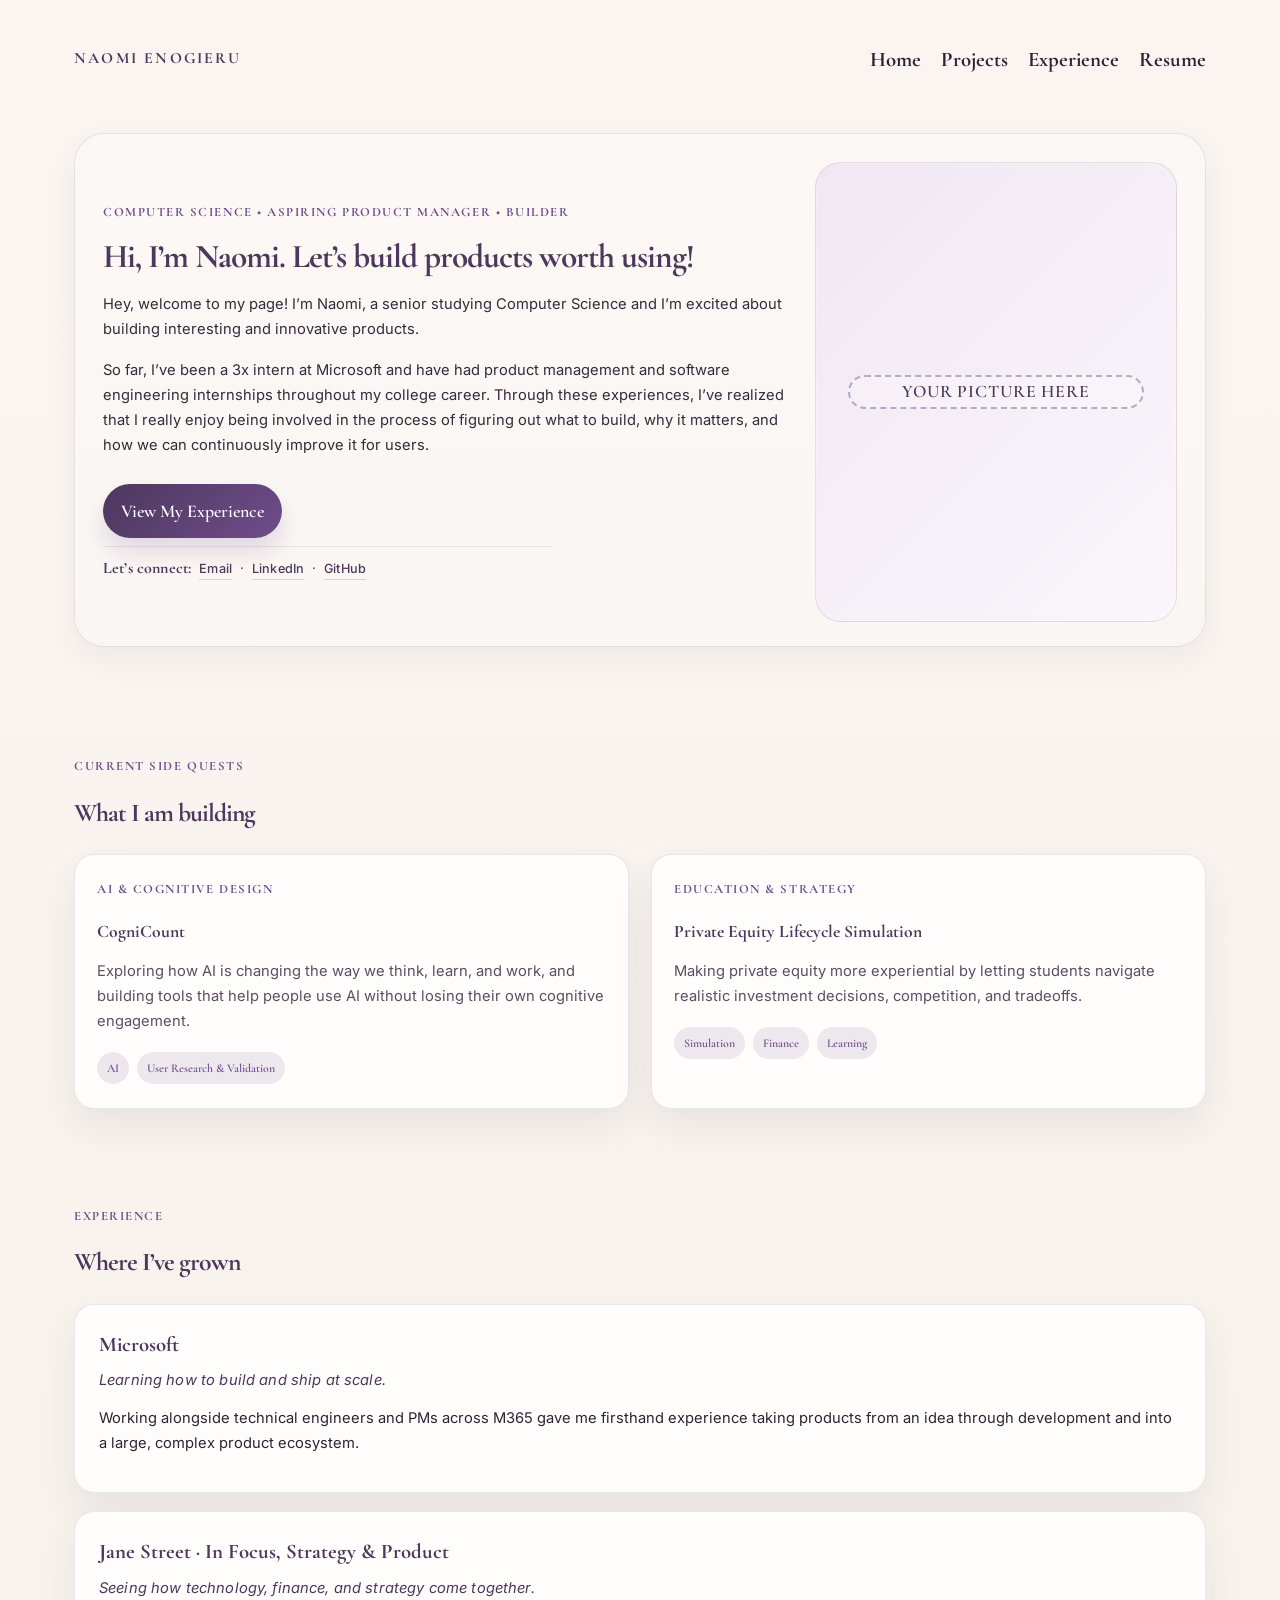
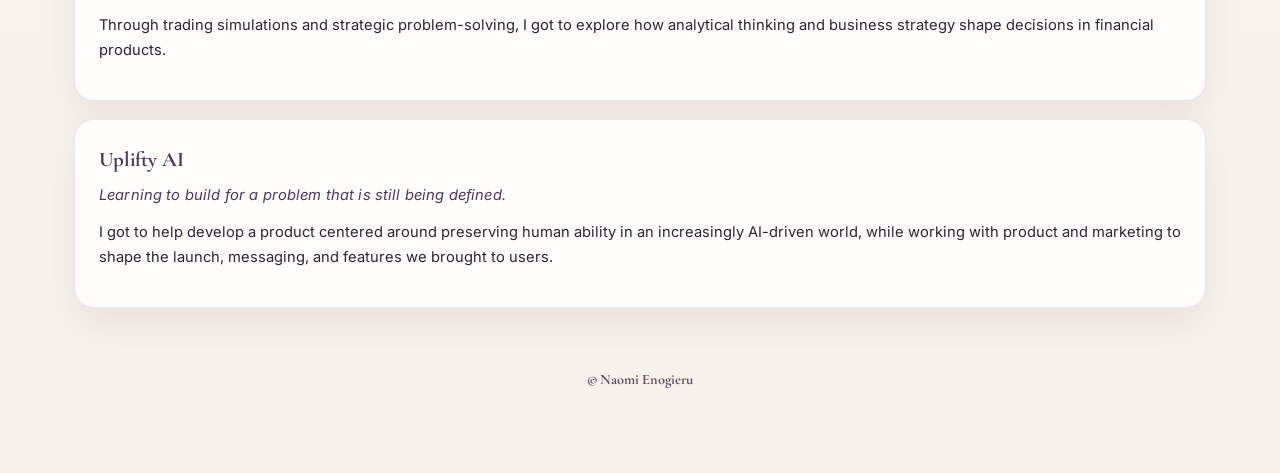
==== index.html @ 8fd2499a "Initial website files" ====
<!DOCTYPE html>
<html lang="en">
  <head>
    <meta charset="UTF-8" />
    <meta name="viewport" content="width=device-width, initial-scale=1.0" />
    <meta
      name="description"
      content="Naomi Enogieru's personal website showcasing product work, experience, and projects."
    />
    <title>Naomi Enogieru</title>
    <link rel="preconnect" href="https://fonts.googleapis.com" />
    <link rel="preconnect" href="https://fonts.gstatic.com" crossorigin />
    <link
      href="https://fonts.googleapis.com/css2?family=Inter:wght@400;500;600;700;800&display=swap"
      rel="stylesheet"
    />
    <link
      href="https://fonts.googleapis.com/css2?family=Cormorant+Garamond:wght@400;500;600;700&display=swap"
      rel="stylesheet"
    />
    <link rel="stylesheet" href="styles.css" />
  </head>
  <body>
    <div class="container">
      <nav class="topbar" aria-label="Main navigation">
        <div class="brand">NAOMI ENOGIERU</div>
        <div class="nav-links">
          <a href="index.html">Home</a>
          <a href="projects.html">Projects</a>
          <a href="experience.html">Experience</a>
          <a href="assets/Naomi_Enogieru_product_management_resume_new_grad.pdf" target="_blank" rel="noreferrer">Resume</a>
        </div>
      </nav>

      <header class="hero">
        <div class="hero-layout">
          <div class="hero-copy">
            <div class="eyebrow">Computer Science • Aspiring Product Manager • Builder</div>
            <h1>
              Hi, I’m Naomi. Let’s build products worth using!
            </h1>

            <p class="intro-paragraph italic-text">
              Hey, welcome to my page! I’m Naomi, a senior studying Computer Science and I’m excited
              about building interesting and innovative products.
            </p>

            <p class="intro-paragraph italic-text quiet-line">
              So far, I’ve been a 3x intern at Microsoft and have had product management and software
              engineering internships throughout my college career. Through these experiences, I’ve
              realized that I really enjoy being involved in the process of figuring out what to build,
              why it matters, and how we can continuously improve it for users.
            </p>

            <div class="cta-row single-row">
              <a class="button primary" href="experience.html">View My Experience</a>
            </div>

            <div class="connect-inline" aria-label="Contact links">
              <span>Let’s connect:</span>
              <a href="mailto:naomienn48@gmail.com">Email</a>
              <span>·</span>
              <a href="https://www.linkedin.com/in/naomi-enogieru" target="_blank" rel="noreferrer">LinkedIn</a>
              <span>·</span>
              <a href="https://github.com/naomi19s26" target="_blank" rel="noreferrer">GitHub</a>
            </div>
          </div>

          <div class="photo-panel" aria-label="Profile photo placeholder">
            <div class="photo-slot">Your Picture Here</div>
          </div>
        </div>
      </header>

      <main>
        <section id="work" class="section">
          <div class="section-heading">
            <p class="section-kicker">Current side quests</p>
            <h2>What I am building</h2>
          </div>

          <div class="work-grid">
            <a class="project-card-link" href="projects.html#cognicount">
              <article class="card">
                <div class="card-badge">AI &amp; Cognitive Design</div>
                <h3>CogniCount</h3>
                <p>
                  Exploring how AI is changing the way we think, learn, and work, and building tools that help people use AI without losing their own cognitive engagement.
                </p>
                <div class="tag-list">
                  <span>AI</span>
                  <span>User Research &amp; Validation</span>
                </div>
              </article>
            </a>

            <a class="project-card-link" href="projects.html#private-equity-lifecycle-simulation">
              <article class="card">
                <div class="card-badge">Education &amp; Strategy</div>
                <h3>Private Equity Lifecycle Simulation</h3>
                <p>
                  Making private equity more experiential by letting students navigate realistic investment decisions, competition, and tradeoffs.
                </p>
                <div class="tag-list">
                  <span>Simulation</span>
                  <span>Finance</span>
                  <span>Learning</span>
                </div>
              </article>
            </a>
          </div>
        </section>

        <section id="experience" class="section">
          <div class="section-heading">
            <p class="section-kicker">Experience</p>
            <h2>Where I’ve grown</h2>
          </div>

          <div class="experience-list">
            <article class="role-card">
              <div class="role-header">
                <h3>Microsoft</h3>
              </div>
              <p class="experience-subhead">Learning how to build and ship at scale.</p>
              <p>Working alongside technical engineers and PMs across M365 gave me firsthand experience taking products from an idea through development and into a large, complex product ecosystem.</p>
            </article>

            <article class="role-card">
              <div class="role-header">
                <h3>Jane Street · In Focus, Strategy &amp; Product</h3>
              </div>
              <p class="experience-subhead">Seeing how technology, finance, and strategy come together.</p>
              <p>Through trading simulations and strategic problem-solving, I got to explore how analytical thinking and business strategy shape decisions in financial products.</p>
            </article>

            <article class="role-card">
              <div class="role-header">
                <h3>Uplifty AI</h3>
              </div>
              <p class="experience-subhead">Learning to build for a problem that is still being defined.</p>
              <p>I got to help develop a product centered around preserving human ability in an increasingly AI-driven world, while working with product and marketing to shape the launch, messaging, and features we brought to users.</p>
            </article>
          </div>
        </section>

      </main>

      <footer class="footer">
        © <span id="year"></span> Naomi Enogieru
      </footer>
    </div>

    <script src="script.js"></script>
  </body>
</html>
---- styles.css ----
:root {
  --bg: #f7f1eb;
  --bg-soft: #faf5f1;
  --card: #fffdfb;
  --card-alt: #f0e7f2;
  --text: #2d2335;
  --muted: #5d4d63;
  --accent: #6f4d8b;
  --accent-dark: #4d375d;
  --accent-soft: rgba(111, 77, 139, 0.12);
  --purple-2: #d7cce8;
  --cream: #f9f3ee;
  --border: rgba(81, 59, 92, 0.12);
  --shadow: 0 18px 38px rgba(69, 51, 80, 0.08);
}

* {
  box-sizing: border-box;
}

html {
  scroll-behavior: smooth;
}

body {
  margin: 0;
  font-family: "Cormorant Garamond", Georgia, serif;
  background: linear-gradient(180deg, var(--bg-soft) 0%, var(--bg) 100%);
  color: var(--text);
  line-height: 1.7;
  font-size: 18px;
  font-weight: 700;
}

p,
li,
strong,
.email,
.contact-card,
.card p,
.role-card p,
.exploring-box p,
.about-copy p,
.intro-paragraph,
.page-intro,
.experience-card p {
  font-family: "Inter", Arial, sans-serif;
  font-size: 0.92rem;
  font-weight: 400;
}

img {
  max-width: 100%;
  display: block;
}

.container {
  max-width: 1180px;
  margin: 0 auto;
  padding: 32px 24px 80px;
}

.topbar {
  display: flex;
  justify-content: space-between;
  align-items: center;
  padding: 10px 0 26px;
}

.brand {
  font-size: 0.98rem;
  font-weight: 900;
  letter-spacing: 0.14em;
  color: var(--accent-dark);
  font-family: "Cormorant Garamond", Georgia, serif;
}

.nav-links {
  display: flex;
  flex-wrap: wrap;
  gap: 20px;
}

.nav-links a {
  color: var(--text);
  text-decoration: none;
  font-size: 1.3rem;
  font-weight: 800;
  transition: color 0.2s ease;
  font-family: "Cormorant Garamond", Georgia, serif;
}

.nav-links a:hover,
.nav-links a:focus-visible {
  color: var(--accent);
}

.hero {
  padding: 30px 0 12px;
}

.hero-layout {
  display: grid;
  grid-template-columns: 1.7fr 0.9fr;
  align-items: center;
  gap: 28px;
  background: rgba(255, 255, 255, 0.28);
  border: 1px solid var(--border);
  border-radius: 30px;
  padding: 28px 28px 24px;
  box-shadow: 0 12px 30px rgba(91, 66, 96, 0.06);
}

.eyebrow,
.section-kicker,
.card-badge {
  text-transform: uppercase;
  letter-spacing: 0.12em;
  font-size: 0.8rem;
  font-weight: 900;
  color: var(--accent);
  font-family: "Cormorant Garamond", Georgia, serif;
}

.hero-copy h1 {
  margin: 12px 0 14px;
  font-size: clamp(2rem, 2.6vw, 3rem);
  line-height: 1.25;
  letter-spacing: -0.03em;
  color: var(--accent-dark);
  font-weight: 850;
  font-family: "Cormorant Garamond", Georgia, serif;
}

.intro-paragraph {
  margin: 0 0 16px;
  max-width: 720px;
  color: var(--muted);
  font-size: 0.92rem;
  line-height: 1.7;
  font-family: "Inter", Arial, sans-serif;
  font-style: normal;
  font-weight: 400;
}

.italic-text {
  font-style: normal;
  color: var(--text);
  opacity: 0.96;
}

.cta-row {
  display: flex;
  align-items: center;
  gap: 12px;
  flex-wrap: wrap;
  margin-top: 26px;
}

.single-row {
  margin-bottom: 8px;
}

.connect-inline {
  display: flex;
  align-items: center;
  flex-wrap: wrap;
  gap: 8px;
  color: var(--muted);
  font-size: 0.79rem;
  font-family: "Inter", Arial, sans-serif;
  font-weight: 500;
  letter-spacing: 0.01em;
  padding-top: 8px;
  border-top: 1px solid rgba(111, 77, 139, 0.12);
  max-width: 450px;
}

.connect-inline span:first-child {
  color: var(--accent-dark);
  font-weight: 700;
  font-family: "Cormorant Garamond", Georgia, serif;
  font-size: 1rem;
  letter-spacing: 0.01em;
}

.connect-inline a {
  color: var(--accent-dark);
  text-decoration: none;
  border-bottom: 1px solid rgba(111, 77, 139, 0.22);
  transition: color 0.2s ease, border-color 0.2s ease;
}

.connect-inline a:hover,
.connect-inline a:focus-visible {
  color: var(--accent);
  border-color: rgba(111, 77, 139, 0.4);
}

.button {
  display: inline-flex;
  align-items: center;
  justify-content: center;
  padding: 12px 18px;
  border-radius: 999px;
  font-weight: 600;
  text-decoration: none;
  transition: transform 0.2s ease, box-shadow 0.2s ease;
  font-family: "Cormorant Garamond", Georgia, serif;
}

.button:hover,
.button:focus-visible {
  transform: translateY(-1px);
}

.button.primary {
  background: linear-gradient(135deg, var(--accent-dark), var(--accent));
  color: white;
  box-shadow: 0 14px 24px rgba(109, 79, 136, 0.18);
}

.button.secondary {
  background: rgba(255, 255, 255, 0.45);
  color: var(--text);
  border: 1px solid var(--border);
}

.photo-panel {
  display: flex;
  align-items: center;
  justify-content: center;
  min-height: 460px;
  background: linear-gradient(135deg, var(--card-alt), #faf6fb);
  border: 1px solid var(--border);
  border-radius: 26px;
  box-shadow: inset 0 0 0 1px rgba(255, 255, 255, 0.2);
}

.photo-slot {
  width: 82%;
  height: 82%;
  border-radius: 24px;
  border: 2px dashed rgba(111, 77, 139, 0.45);
  background: rgba(255, 255, 255, 0.25);
  display: flex;
  align-items: center;
  justify-content: center;
  text-align: center;
  color: var(--accent-dark);
  font-size: 1.1rem;
  font-weight: 600;
  letter-spacing: 0.05em;
  text-transform: uppercase;
}

.section {
  padding-top: 84px;
}

.compact-section {
  padding-top: 36px;
}

.section-heading {
  margin-bottom: 20px;
}

.section-heading h2 {
  margin: 8px 0 0;
  font-size: clamp(1.6rem, 1.8vw, 1.9rem);
  letter-spacing: -0.04em;
  color: var(--accent-dark);
  font-family: "Cormorant Garamond", Georgia, serif;
  font-weight: 800;
}

.work-grid {
  display: grid;
  grid-template-columns: repeat(auto-fit, minmax(240px, 1fr));
  gap: 22px;
}

.project-card-link {
  text-decoration: none;
  color: inherit;
  display: block;
}

.project-card-link .card {
  height: 100%;
  transition: transform 0.2s ease, box-shadow 0.2s ease, border-color 0.2s ease;
}

.project-card-link:hover .card,
.project-card-link:focus-visible .card {
  transform: translateY(-2px);
  border-color: rgba(111, 77, 139, 0.28);
  box-shadow: 0 18px 32px rgba(69, 51, 80, 0.09);
}

.card,
.exploring-box,
.role-card,
.project-item,
.contact-card {
  background: var(--card);
  border: 1px solid var(--border);
  border-radius: 20px;
  box-shadow: var(--shadow);
}

.card {
  padding: 24px 22px;
}

.card h3 {
  margin: 16px 0 12px;
  font-size: 1.1rem;
  color: var(--accent-dark);
  font-weight: 700;
}

.experience-subhead {
  margin: 8px 0 10px;
  color: var(--accent-dark);
  font-size: 1rem;
  font-weight: 700;
  line-height: 1.4;
  letter-spacing: 0.01em;
  font-style: italic;
  font-family: "Cormorant Garamond", Georgia, serif;
}

.card p {
  color: var(--muted);
  margin: 0;
  font-weight: 400;
}

.tag-list {
  display: flex;
  flex-wrap: wrap;
  gap: 8px;
  margin-top: 18px;
}

.tag-list span {
  background: var(--accent-soft);
  color: var(--accent);
  border-radius: 999px;
  padding: 6px 10px;
  font-size: 0.74rem;
  font-weight: 600;
}

.about-copy {
  max-width: 820px;
}

.about-copy p {
  color: var(--muted);
  margin: 0 0 18px;
  font-size: 1.02rem;
}

.exploring-box {
  padding: 28px 26px;
}

.exploring-box p {
  margin: 0 0 16px;
  color: var(--muted);
}

.exploring-box p:last-child {
  margin-bottom: 0;
}

.experience-list,
.project-list {
  display: grid;
  gap: 18px;
}

.role-card {
  padding: 22px 24px;
}

.role-header {
  display: flex;
  justify-content: space-between;
  gap: 12px;
  flex-wrap: wrap;
  align-items: center;
  margin-bottom: 8px;
}

.role-header h3 {
  margin: 0;
  font-size: 1.25rem;
  color: var(--accent-dark);
}

.role-header span {
  color: var(--muted);
  font-weight: 600;
  font-size: 1rem;
}

.role-card ul {
  margin: 10px 0 0;
  padding-left: 18px;
  color: var(--muted);
}

.role-card li + li {
  margin-top: 8px;
}

.experience-card p {
  margin: 12px 0 0;
  color: var(--muted);
  line-height: 1.7;
}

.role-header h3,
.role-header span,
.experience-date {
  font-family: "Cormorant Garamond", Georgia, serif;
}

.role-header h3 {
  font-size: 1.3rem;
  margin: 0;
  color: var(--accent-dark);
  font-weight: 700;
}

.role-header span {
  font-size: 1rem;
  color: var(--muted);
  font-weight: 600;
}

.experience-date {
  margin-top: 8px;
  font-size: 1.05rem;
  color: var(--accent-dark);
  font-weight: 600;
  font-family: "Cormorant Garamond", Georgia, serif;
  letter-spacing: 0.01em;
}

.project-item {
  padding: 20px 22px;
}

.project-detail-card {
  padding: 26px 28px;
}

.project-item strong {
  font-size: 1.1rem;
  color: var(--accent-dark);
}

.project-item p {
  margin: 10px 0 0;
  color: var(--muted);
}

.contact-card {
  padding: 22px 24px;
}

.contact-card p {
  margin: 0 0 10px;
  color: var(--muted);
}

.contact-card a {
  color: var(--text);
  text-decoration: none;
  border-bottom: 1px solid rgba(24, 24, 27, 0.2);
}

.footer {
  padding-top: 60px;
  text-align: center;
  font-size: 0.9rem;
  color: var(--muted);
}

@media (max-width: 850px) {
  .hero-layout {
    grid-template-columns: 1fr;
  }

  .photo-panel {
    min-height: 280px;
  }
}

@media (max-width: 700px) {
  .topbar {
    flex-direction: column;
    align-items: flex-start;
    gap: 14px;
  }

  .nav-links {
    gap: 12px 16px;
  }

  .role-header {
    flex-direction: column;
    align-items: flex-start;
  }
}

.footer {
  padding-top: 60px;
  text-align: center;
  font-size: 0.9rem;
  color: var(--muted);
}

@media (max-width: 700px) {
  .topbar {
    flex-direction: column;
    align-items: flex-start;
    gap: 14px;
  }

  .nav-links {
    gap: 12px 16px;
  }

  .role-header {
    flex-direction: column;
    align-items: flex-start;
  }
}
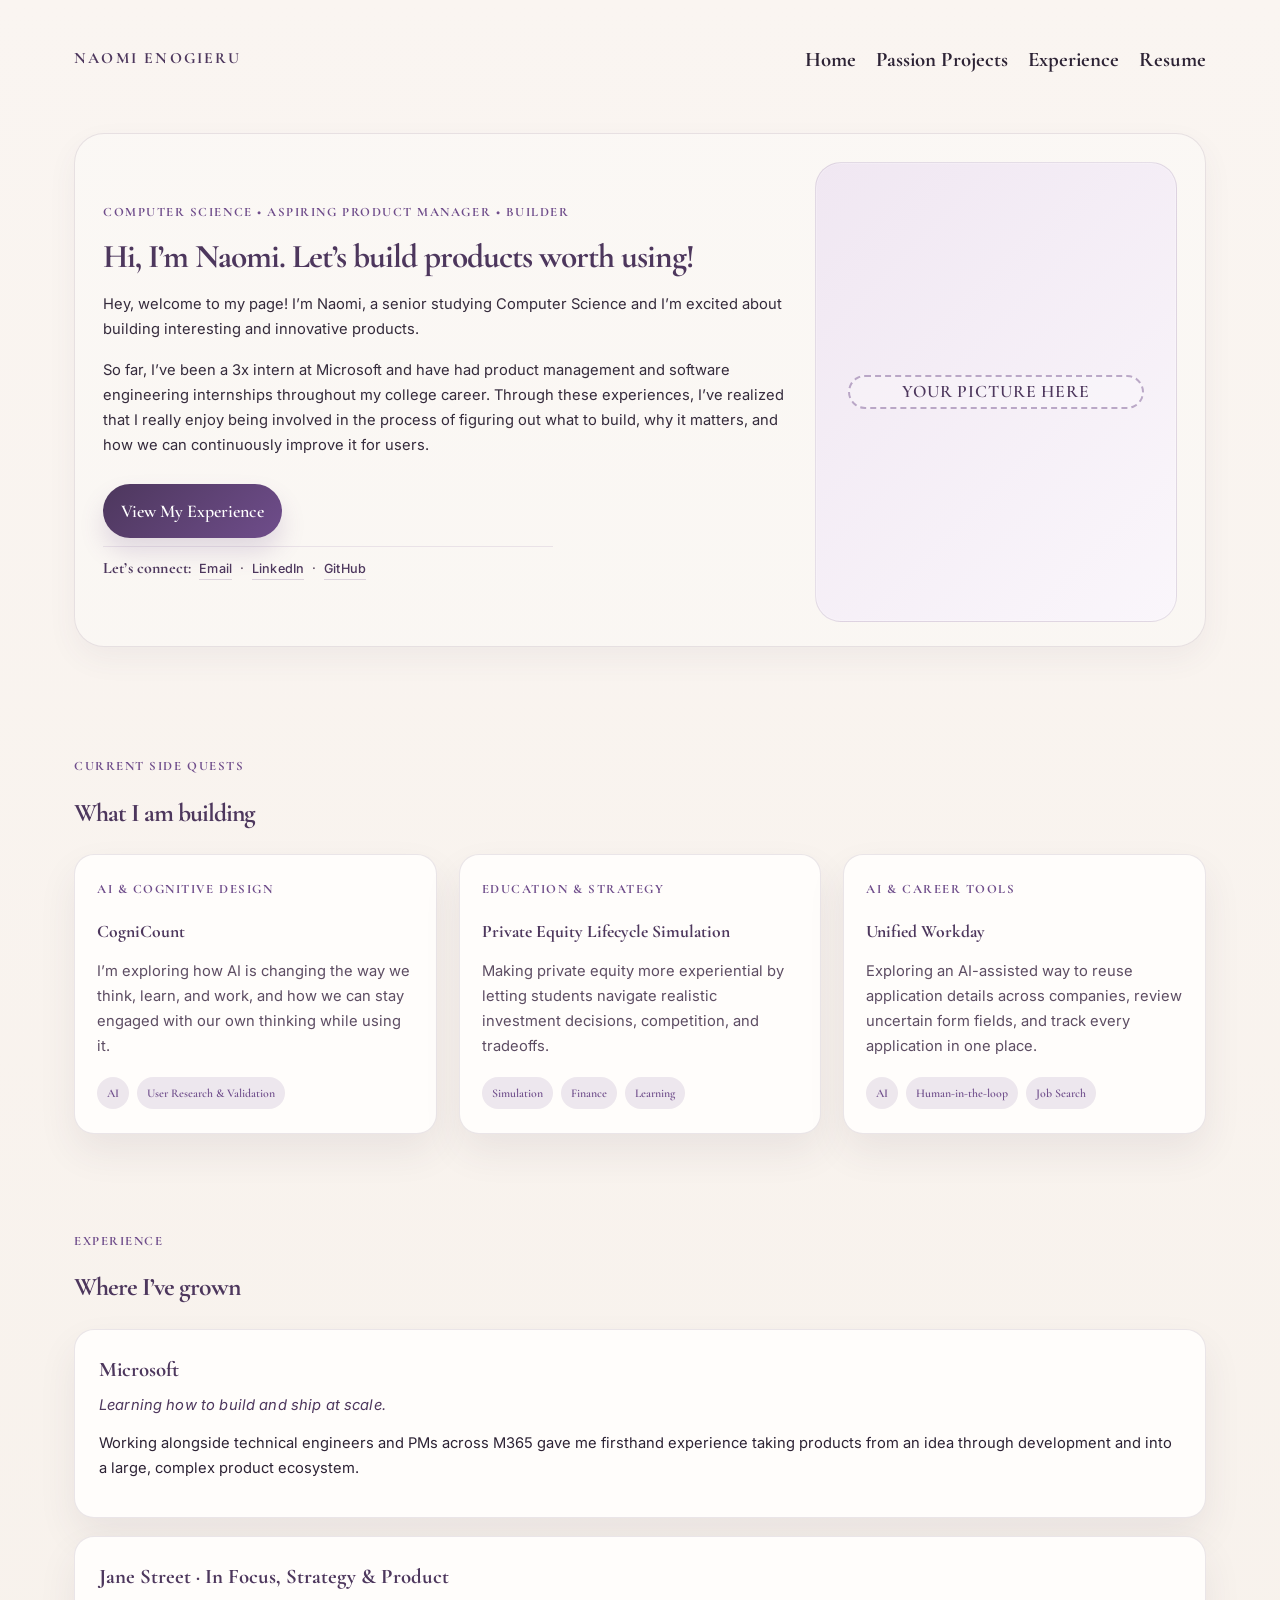
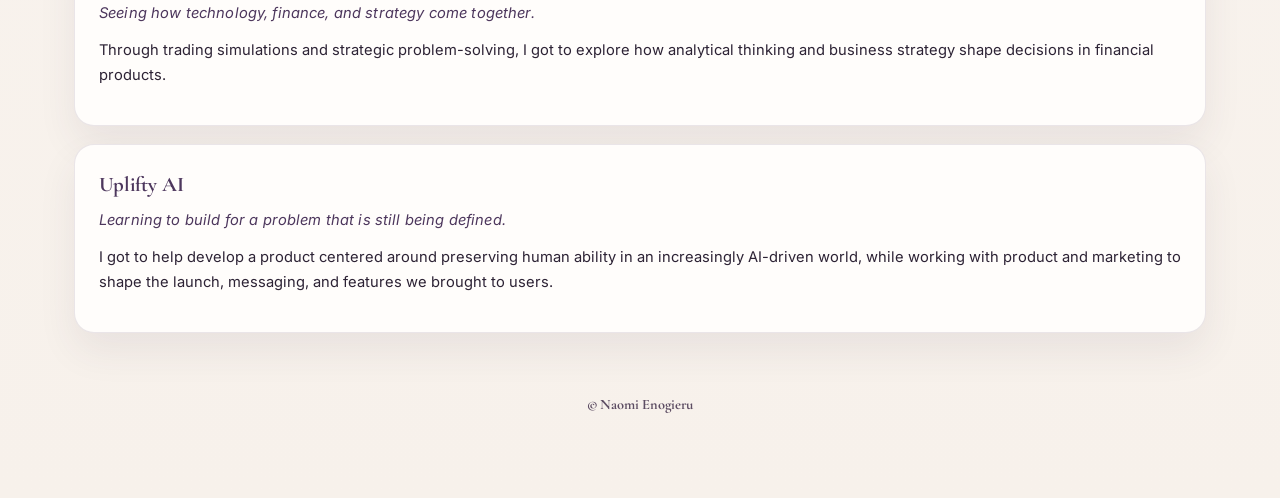
==== commit c34f56b0: "Add passion projects and Workday brief" ====
--- a/index.html
+++ b/index.html
@@ -26,7 +26,7 @@
         <div class="brand">NAOMI ENOGIERU</div>
         <div class="nav-links">
           <a href="index.html">Home</a>
-          <a href="projects.html">Projects</a>
+          <a href="projects.html">Passion Projects</a>
           <a href="experience.html">Experience</a>
           <a href="assets/Naomi_Enogieru_product_management_resume_new_grad.pdf" target="_blank" rel="noreferrer">Resume</a>
         </div>
@@ -85,7 +85,7 @@
                 <div class="card-badge">AI &amp; Cognitive Design</div>
                 <h3>CogniCount</h3>
                 <p>
-                  Exploring how AI is changing the way we think, learn, and work, and building tools that help people use AI without losing their own cognitive engagement.
+                  I’m exploring how AI is changing the way we think, learn, and work, and how we can stay engaged with our own thinking while using it.
                 </p>
                 <div class="tag-list">
                   <span>AI</span>
@@ -105,6 +105,21 @@
                   <span>Simulation</span>
                   <span>Finance</span>
                   <span>Learning</span>
+                </div>
+              </article>
+            </a>
+
+            <a class="project-card-link" href="projects.html#unified-workday">
+              <article class="card">
+                <div class="card-badge">AI &amp; Career Tools</div>
+                <h3>Unified Workday</h3>
+                <p>
+                  Exploring an AI-assisted way to reuse application details across companies, review uncertain form fields, and track every application in one place.
+                </p>
+                <div class="tag-list">
+                  <span>AI</span>
+                  <span>Human-in-the-loop</span>
+                  <span>Job Search</span>
                 </div>
               </article>
             </a>
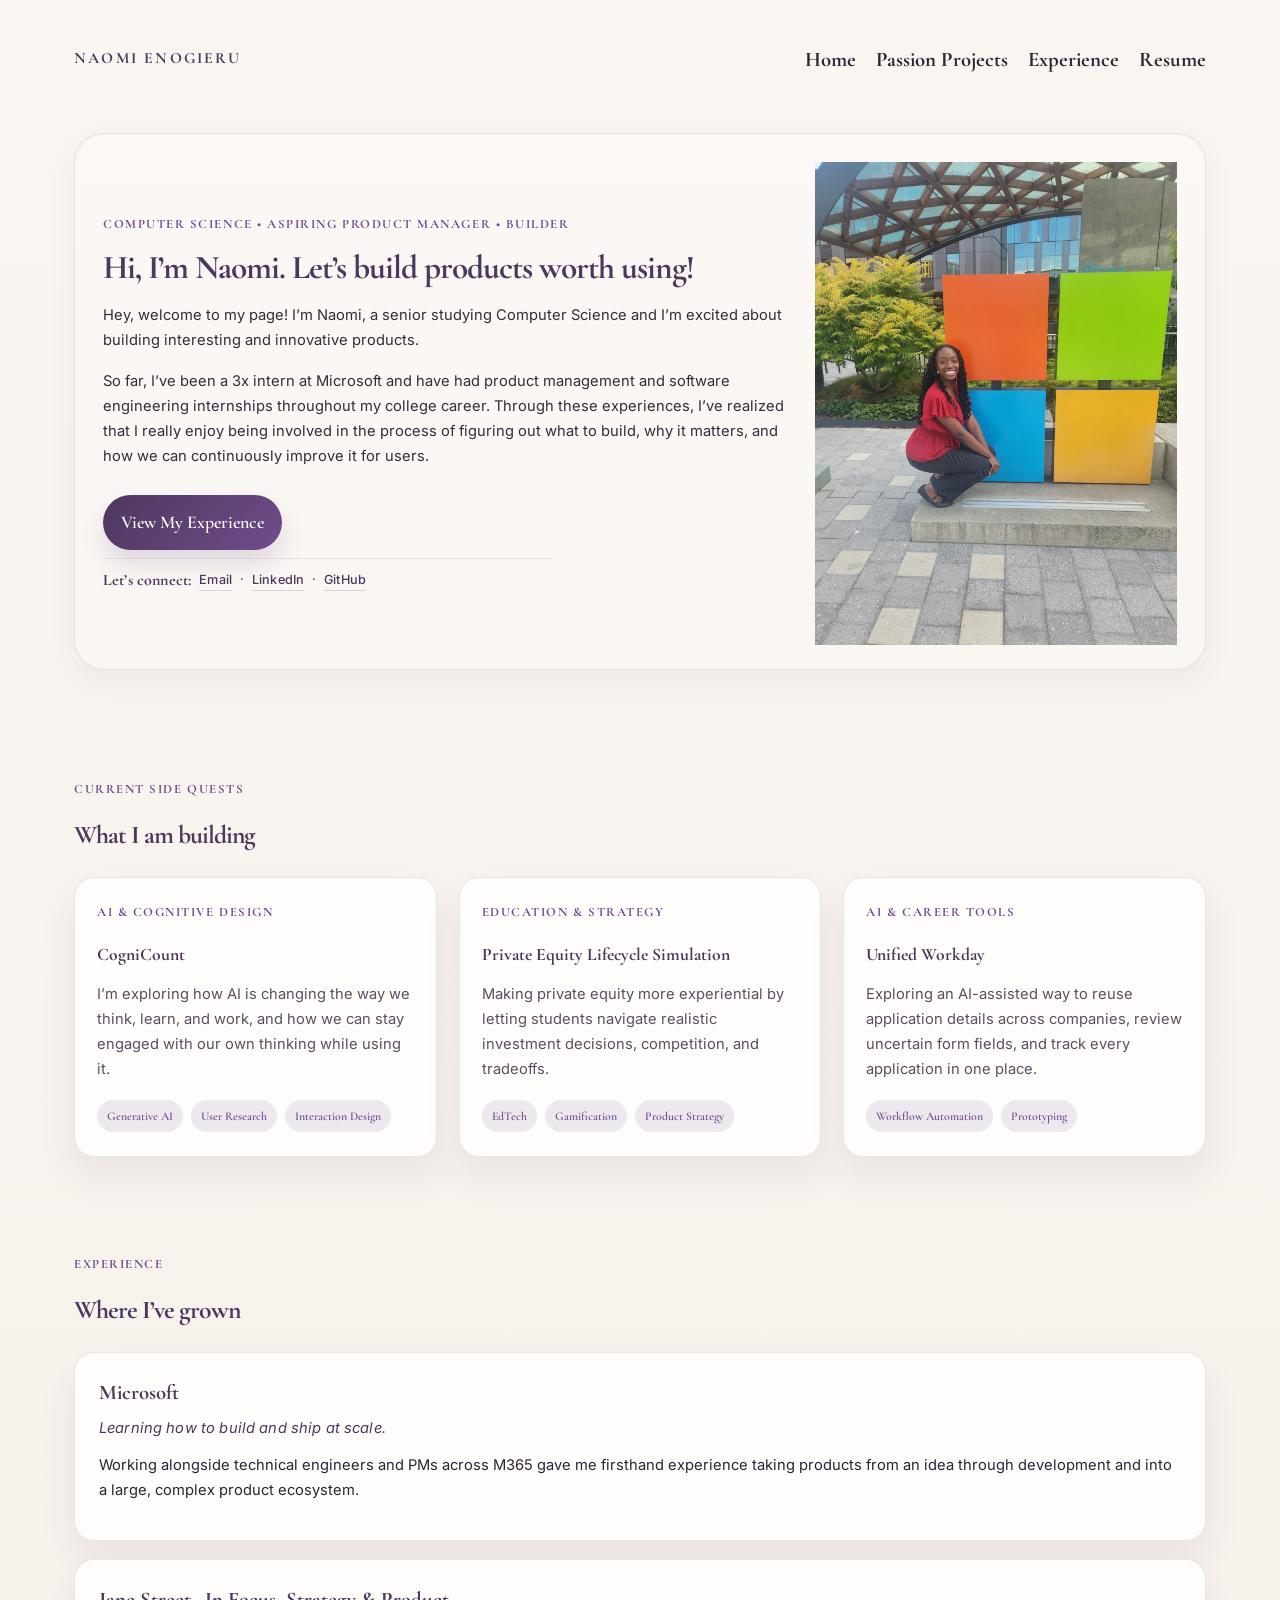
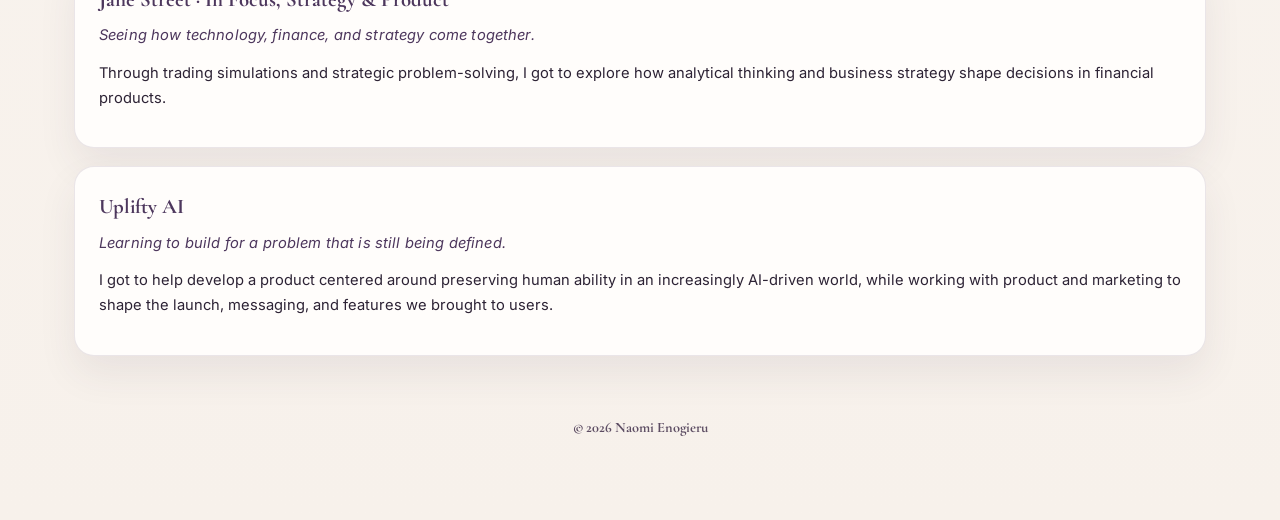
==== commit 891d4d9c: "Update homepage portrait and project tags" ====
--- a/index.html
+++ b/index.html
@@ -66,8 +66,17 @@
             </div>
           </div>
 
-          <div class="photo-panel" aria-label="Profile photo placeholder">
-            <div class="photo-slot">Your Picture Here</div>
+          <div class="photo-panel" aria-label="Profile photo">
+            <div class="photo-slot">
+              <img
+                src="assets/naomi-portrait.jpg"
+                alt="Naomi Enogieru smiling outdoors"
+                loading="eager"
+                onload="this.nextElementSibling.classList.add('is-hidden')"
+                onerror="this.nextElementSibling.classList.remove('is-hidden')"
+              />
+              <span class="photo-fallback">Your Picture Here</span>
+            </div>
           </div>
         </div>
       </header>
@@ -88,8 +97,9 @@
                   I’m exploring how AI is changing the way we think, learn, and work, and how we can stay engaged with our own thinking while using it.
                 </p>
                 <div class="tag-list">
-                  <span>AI</span>
-                  <span>User Research &amp; Validation</span>
+                  <span>Generative AI</span>
+                  <span>User Research</span>
+                  <span>Interaction Design</span>
                 </div>
               </article>
             </a>
@@ -102,9 +112,9 @@
                   Making private equity more experiential by letting students navigate realistic investment decisions, competition, and tradeoffs.
                 </p>
                 <div class="tag-list">
-                  <span>Simulation</span>
-                  <span>Finance</span>
-                  <span>Learning</span>
+                  <span>EdTech</span>
+                  <span>Gamification</span>
+                  <span>Product Strategy</span>
                 </div>
               </article>
             </a>
@@ -117,9 +127,8 @@
                   Exploring an AI-assisted way to reuse application details across companies, review uncertain form fields, and track every application in one place.
                 </p>
                 <div class="tag-list">
-                  <span>AI</span>
-                  <span>Human-in-the-loop</span>
-                  <span>Job Search</span>
+                  <span>Workflow Automation</span>
+                  <span>Prototyping</span>
                 </div>
               </article>
             </a>
--- a/styles.css
+++ b/styles.css
@@ -231,27 +231,53 @@
   align-items: center;
   justify-content: center;
   min-height: 460px;
-  background: linear-gradient(135deg, var(--card-alt), #faf6fb);
-  border: 1px solid var(--border);
-  border-radius: 26px;
-  box-shadow: inset 0 0 0 1px rgba(255, 255, 255, 0.2);
+  background: transparent;
+  border: none;
+  border-radius: 0;
+  box-shadow: none;
 }
 
 .photo-slot {
-  width: 82%;
-  height: 82%;
-  border-radius: 24px;
-  border: 2px dashed rgba(111, 77, 139, 0.45);
-  background: rgba(255, 255, 255, 0.25);
+  position: relative;
+  width: 100%;
+  max-width: 500px;
+  height: 100%;
+  min-height: 460px;
+  border-radius: 0;
+  background: transparent;
   display: flex;
   align-items: center;
   justify-content: center;
   text-align: center;
+  overflow: hidden;
+}
+
+.photo-slot img {
+  width: 100%;
+  height: 100%;
+  object-fit: cover;
+  object-position: center 20%;
+  display: block;
+  transform: scale(1.06);
+}
+
+.photo-fallback {
+  position: absolute;
+  inset: 0;
+  display: flex;
+  align-items: center;
+  justify-content: center;
+  padding: 1rem;
   color: var(--accent-dark);
   font-size: 1.1rem;
   font-weight: 600;
   letter-spacing: 0.05em;
   text-transform: uppercase;
+  text-align: center;
+}
+
+.photo-fallback.is-hidden {
+  display: none;
 }
 
 .section {
